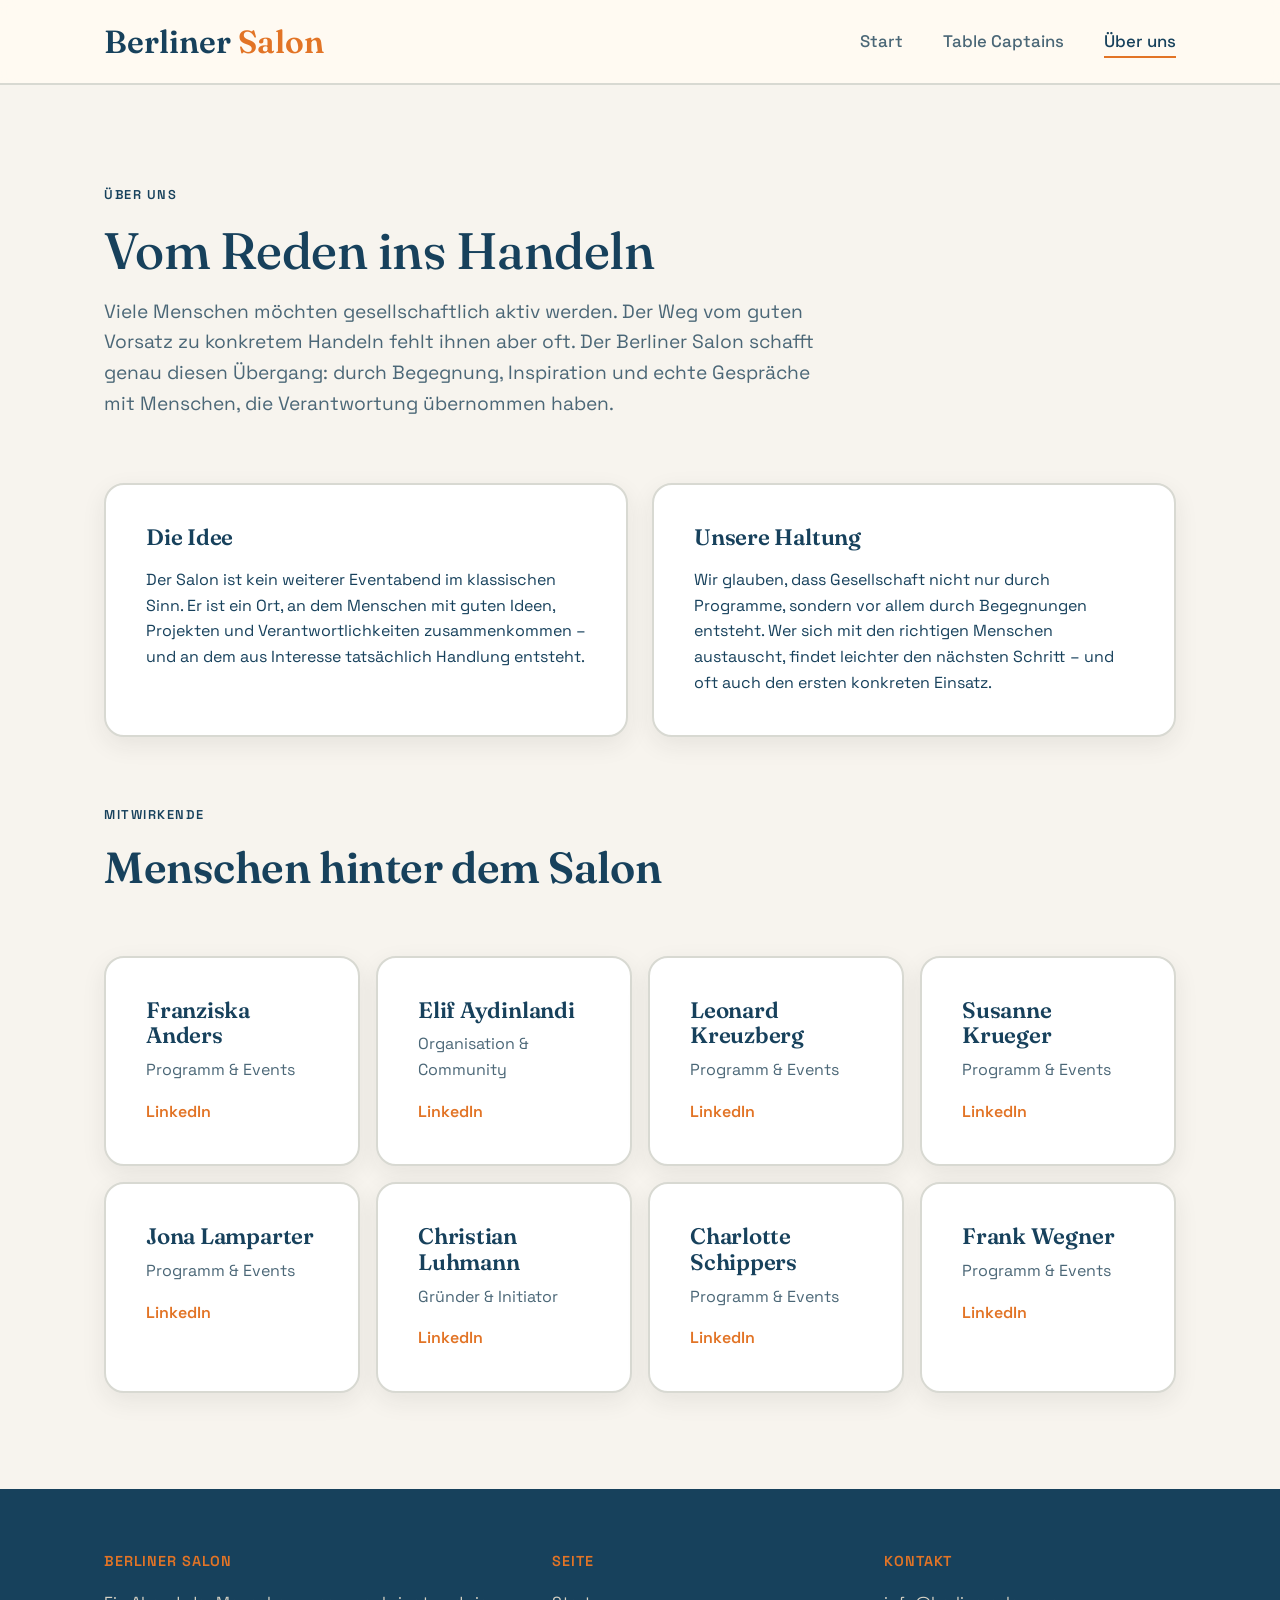
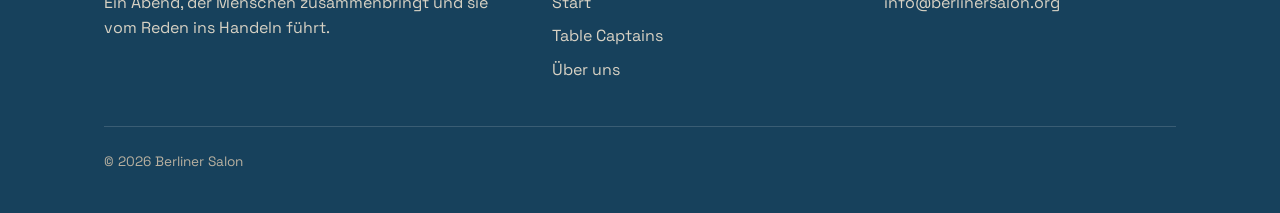
==== about.html @ 0686d5af "updated for one event show" ====
<!DOCTYPE html>
<html lang="de">
<head>
  <meta charset="UTF-8">
  <meta name="viewport" content="width=device-width, initial-scale=1.0">
  <base href="./">
  <title>Über uns — Berliner Salon</title>
  <meta name="description" content="Über den Berliner Salon: Idee, Ziel und die Menschen hinter dem Format.">
  <link rel="preconnect" href="https://fonts.googleapis.com">
  <link href="https://fonts.googleapis.com/css2?family=Fraunces:opsz,wght@9..144,500;9..144,600&family=Space+Grotesk:wght@400;500;600&display=swap" rel="stylesheet">
  <link rel="stylesheet" href="css/style.css">
</head>
<body>
  <header class="site-header">
    <nav class="nav container">
      <a href="index.html" class="nav-logo">Berliner <span>Salon</span></a>
      <button class="nav-toggle" aria-label="Menü öffnen" aria-expanded="false">
        <span></span><span></span><span></span>
      </button>
      <ul class="nav-links">
        <li><a href="index.html">Start</a></li>
        <li><a href="tableCaptains.html">Table Captains</a></li>
        <li><a href="about.html" class="is-active">Über uns</a></li>
      </ul>
    </nav>
  </header>

  <main class="container section">
    <span class="eyebrow">Über uns</span>
    <h1 style="font-size: clamp(2.2rem, 4vw, 3.2rem);">Vom Reden ins Handeln</h1>
    <p class="text-lead" style="margin-top: var(--space-sm);">
      Viele Menschen möchten gesellschaftlich aktiv werden. Der Weg vom guten Vorsatz zu konkretem Handeln fehlt ihnen aber oft. Der Berliner Salon schafft genau diesen Übergang: durch Begegnung, Inspiration und echte Gespräche mit Menschen, die Verantwortung übernommen haben.
    </p>

    <div class="split-cta" style="margin-top: var(--space-xl);">
      <div class="card">
        <h3>Die Idee</h3>
        <p style="margin-top: var(--space-sm);">Der Salon ist kein weiterer Eventabend im klassischen Sinn. Er ist ein Ort, an dem Menschen mit guten Ideen, Projekten und Verantwortlichkeiten zusammenkommen – und an dem aus Interesse tatsächlich Handlung entsteht.</p>
      </div>
      <div class="card">
        <h3>Unsere Haltung</h3>
        <p style="margin-top: var(--space-sm);">Wir glauben, dass Gesellschaft nicht nur durch Programme, sondern vor allem durch Begegnungen entsteht. Wer sich mit den richtigen Menschen austauscht, findet leichter den nächsten Schritt – und oft auch den ersten konkreten Einsatz.</p>
      </div>
    </div>

    <section class="section" style="padding-top: var(--space-xl); padding-bottom: 0;">
      <div class="section-head">
        <span class="eyebrow">Mitwirkende</span>
        <h2>Menschen hinter dem Salon</h2>
      </div>

      <div class="grid grid-4">
        <div class="card">
          <h3>Franziska Anders</h3>
          <p style="color: var(--color-ink-soft); margin-top: var(--space-xs);">Programm & Events</p>
          <a class="text-link" href="https://www.linkedin.com/in/franziskaanders/" target="_blank" rel="noopener noreferrer">LinkedIn</a>
        </div>
        <div class="card">
          <h3>Elif Aydinlandi</h3>
          <p style="color: var(--color-ink-soft); margin-top: var(--space-xs);">Organisation & Community</p>
          <a class="text-link" href="https://www.linkedin.com/in/elifaydinlandi/" target="_blank" rel="noopener noreferrer">LinkedIn</a>
        </div>
        <div class="card">
          <h3>Leonard Kreuzberg</h3>
          <p style="color: var(--color-ink-soft); margin-top: var(--space-xs);">Programm & Events</p>
          <a class="text-link" href="https://www.linkedin.com/in/lkreutzberg/" target="_blank" rel="noopener noreferrer">LinkedIn</a>
        </div>
        <div class="card">
          <h3>Susanne Krueger</h3>
          <p style="color: var(--color-ink-soft); margin-top: var(--space-xs);">Programm & Events</p>
          <a class="text-link" href="" target="_blank" rel="noopener noreferrer">LinkedIn</a>
        </div>
        <div class="card">
          <h3>Jona Lamparter</h3>
          <p style="color: var(--color-ink-soft); margin-top: var(--space-xs);">Programm & Events</p>
          <a class="text-link" href="https://www.linkedin.com/in/jona-lamparter-7945b1278/" target="_blank" rel="noopener noreferrer">LinkedIn</a>
        </div>
         <div class="card">
          <h3>Christian Luhmann</h3>
          <p style="color: var(--color-ink-soft); margin-top: var(--space-xs);">Gründer & Initiator</p>
          <a class="text-link" href="https://www.linkedin.com/in/christian-luhmann/" target="_blank" rel="noopener noreferrer">LinkedIn</a>
        </div>
        <div class="card">
          <h3>Charlotte Schippers</h3>
          <p style="color: var(--color-ink-soft); margin-top: var(--space-xs);">Programm & Events</p>
          <a class="text-link" href="https://www.linkedin.com/in/cfcschippers/" target="_blank" rel="noopener noreferrer">LinkedIn</a>
        </div>
        <div class="card">
          <h3>Frank Wegner</h3>
          <p style="color: var(--color-ink-soft); margin-top: var(--space-xs);">Programm & Events</p>
          <a class="text-link" href="https://www.linkedin.com/in/frank-wegner-a7908b256/" target="_blank" rel="noopener noreferrer">LinkedIn</a>
      </div>
    </section>
  </main>

  <footer class="site-footer">
    <div class="container">
      <div class="footer-grid">
        <div>
          <h4>Berliner Salon</h4>
          <p>Ein Abend, der Menschen zusammenbringt und sie vom Reden ins Handeln führt.</p>
        </div>
        <div>
          <h4>Seite</h4>
          <a href="index.html">Start</a>
          <a href="tableCaptains.html">Table Captains</a>
          <a href="about.html">Über uns</a>
        </div>
        <div>
          <h4>Kontakt</h4>
          <a href="mailto:info@berlinersalon.org">info@berlinersalon.org</a>
        </div>
      </div>
      <div class="footer-bottom">
        <span>© 2026 Berliner Salon</span>
        <!-- <span>Impressum · Datenschutz</span> -->
      </div>
    </div>
  </footer>

  <script src="js/main.js"></script>
</body>
</html>
---- css/style.css ----
/* ==========================================================================
   BERLINER SALON — HAUPT-STYLESHEET
   ==========================================================================
   Diese eine Datei wird von ALLEN Unterseiten eingebunden
   (<link rel="stylesheet" href="css/style.css">).
   So musst du Farben, Schriften oder Abstände nur an EINER Stelle ändern,
   und jede Seite aktualisiert sich automatisch mit.

   Aufbau dieser Datei (mit Strg+F leicht zu finden):
   1. Design-Tokens (Farben, Schriften, Abstände als Variablen)
   2. Reset & Grundeinstellungen
   3. Typografie
   4. Layout-Hilfsklassen (Container, Grid, Abstände)
   5. Navigation (Header)
   6. Buttons
   7. Karten ("Cards") — das wiederkehrende Design-Element der Seite
   8. Hero-Bereich (großer Aufmacher oben auf jeder Seite)
   9. Formulare (z. B. für Spenden/Newsletter)
   10. Footer
   11. Kleine Bausteine (Badges, Zitate, Trenner …)
   12. Responsive / Mobile Anpassungen
   ========================================================================== */


/* --------------------------------------------------------------------------
   1. DESIGN-TOKENS
   Alle Grundfarben und -werte stehen hier als CSS-Variablen (--name).
   Vorteil: Wenn du z. B. den Gelbton ändern willst, reicht EINE Zeile hier,
   statt an 50 Stellen im Code zu suchen.
   -------------------------------------------------------------------------- */
:root {
  --color-bg: #f7f4ee;
  --color-bg-alt: #f3eadb;
  --color-card: #ffffff;
  --color-ink: #17415c;
  --color-ink-soft: #4b6777;
  --color-accent: #e27426;
  --color-accent-soft: #4f929c;
  --color-accent-deep: #3d7a82;
  --color-primary: #e27426;
  --color-primary-deep: #c8611c;
  --color-primary-light: #ebb988;
  --color-secondary: #4f929c;
  --color-secondary-deep: #3d7a82;
  --color-line: #d8d9d2;
  --color-yellow: #e27426;
  --color-yellow-deep: #c8611c;
  --color-petrol: #17415c;
  --color-petrol-deep: #102f45;

  /* Schriften — zwei bewusst unterschiedliche Schriftfamilien:
     Fraunces = Display-Schrift (Serife mit Charakter) für Überschriften,
     Space Grotesk = klare, geometrische Grotesk für Fließtext & UI.
     Beide werden unten in jeder HTML-Datei per Google Fonts geladen. */
  --font-display: 'Fraunces', Georgia, serif;
  --font-body: 'Space Grotesk', 'Helvetica Neue', Arial, sans-serif;

  /* Abstände — einheitliche Skala, damit alles im gleichen Rhythmus steht */
  --space-xs: 0.5rem;
  --space-sm: 1rem;
  --space-md: 1.5rem;
  --space-lg: 2.5rem;
  --space-xl: 4rem;
  --space-2xl: 6rem;

  @media (max-width: 760px) {
    --space-xs: 0.3rem;
    --space-sm: 0.75rem;
    --space-md: 1rem;
    --space-lg: 1.75rem;
    --space-xl: 2rem;
    --space-2xl: 3rem;
  }
  /* Rundungen — "leicht abgerundet, dynamisch" ist der Wunsch-Look.
     Karten bekommen großzügige, aber nicht komplett runde Ecken. */
  --radius-sm: 12px;
  --radius-md: 20px;
  --radius-lg: 28px;
  --radius-pill: 999px; /* für Buttons/Badges → komplett rund an den Enden */

  /* Schatten — dezent, damit Karten leicht "schweben" statt hart zu wirken */
  --shadow-soft: 0 8px 24px rgba(43, 38, 32, 0.08);
  --shadow-hover: 0 14px 32px rgba(43, 38, 32, 0.14);

  /* Breite, auf die der Seiteninhalt zentriert wird */
  --container-width: 1120px;
}


/* --------------------------------------------------------------------------
   2. RESET & GRUNDEINSTELLUNGEN
   Browser haben unterschiedliche Standard-Abstände etc. — das hier
   sorgt für eine einheitliche Basis auf jeder Seite.
   -------------------------------------------------------------------------- */
*,
*::before,
*::after {
  box-sizing: border-box; /* Padding/Rahmen werden in die Breite eingerechnet */
  margin: 0;
  padding: 0;
}

html {
  scroll-behavior: smooth; /* sanftes Scrollen zu Sprungmarken (#anker) */
}

body {
  font-family: var(--font-body);
  background-color: var(--color-bg);
  color: var(--color-ink);
  line-height: 1.6;
  -webkit-font-smoothing: antialiased;
}

img {
  max-width: 100%;
  display: block;
}

a {
  color: inherit;
  text-decoration: none;
}

ul {
  list-style: none;
}

button {
  font-family: inherit;
  cursor: pointer;
}

/* Sichtbarer Fokus-Rahmen für Tastatur-Navigation — wichtig für
   Barrierefreiheit. Ohne das wäre für Tastatur-Nutzer:innen nicht
   erkennbar, welches Element gerade ausgewählt ist. */
a:focus-visible,
button:focus-visible,
input:focus-visible,
textarea:focus-visible {
  outline: 3px solid var(--color-petrol);
  outline-offset: 3px;
}

/* Respektiert die Systemeinstellung "Bewegung reduzieren" */
@media (prefers-reduced-motion: reduce) {
  * {
    animation-duration: 0.01ms !important;
    animation-iteration-count: 1 !important;
    transition-duration: 0.01ms !important;
    scroll-behavior: auto !important;
  }
}


/* --------------------------------------------------------------------------
   3. TYPOGRAFIE
   -------------------------------------------------------------------------- */
h1, h2, h3, h4 {
  font-family: var(--font-display);
  font-weight: 600;
  line-height: 1.15;
  letter-spacing: -0.01em;
}

h1 {
  font-size: clamp(2.6rem, 5vw, 4.2rem); /* passt sich der Bildschirmgröße an */
  font-weight: 500;
}

h2 {
  font-size: clamp(2rem, 3.4vw, 2.8rem);
}

h3 {
  font-size: 1.4rem;
}

p {
  color: var(--color-ink);
}

.text-lead {
  /* größerer, ruhiger Einleitungstext unter einer Überschrift */
  font-size: 1.2rem;
  color: var(--color-ink-soft);
  max-width: 60ch; /* Zeilenlänge begrenzen = leichter lesbar */
}

.eyebrow {
  /* kleines Label über einer Überschrift, z. B. "SPENDEN" */
  display: inline-block;
  font-family: var(--font-body);
  font-size: 0.8rem;
  font-weight: 600;
  letter-spacing: 0.12em;
  text-transform: uppercase;
  color: var(--color-petrol);
  margin-bottom: var(--space-sm);
}

.eyebrow .salon-word,
.nav-logo span {
  color: var(--color-accent);
}


/* --------------------------------------------------------------------------
   4. LAYOUT-HILFSKLASSEN
   -------------------------------------------------------------------------- */
.container {
  /* zentriert den Inhalt und begrenzt die Breite auf großen Bildschirmen */
  width: 100%;
  max-width: var(--container-width);
  margin-inline: auto;
  padding-inline: var(--space-md);
}

.section {
  padding-block: var(--space-2xl);
}

.section-alt {
  /* Abschnitt mit leicht abweichendem Hintergrund, um Bereiche
     der Seite optisch voneinander zu trennen */
  background-color: var(--color-bg-alt);
}

.section-head {
  max-width: 640px;
  margin-bottom: var(--space-xl);
}

.section-head.center {
  margin-inline: auto;
  text-align: center;
}

.info-pills {
  display: flex;
  flex-wrap: wrap;
  gap: 0.65rem;
  margin-top: 1.5rem;
}

.info-pills span {
  display: inline-flex;
  align-items: center;
  padding: 0.45rem 0.8rem;
  border-radius: var(--radius-pill);
  background: rgba(23, 65, 92, 0.08);
  border: 1px solid var(--color-line);
  color: var(--color-ink);
  font-size: 0.82rem;
  font-weight: 600;
}

/*
.hero-collage {
  display: grid;
  grid-template-columns: 1.5fr 1.6fr 1.2fr;
  grid-template-rows: minmax(180px, 1fr) minmax(150px, 1fr);
  gap: 0.9rem;
  align-self: stretch;
  padding: 0.5rem 0;
  min-height: 430px;
}

.hero-collage img {
  display: block;
  width: 100%;
  height: 100%;
  object-fit: cover;
  border-radius: 26px;
  border: 2px solid var(--color-line);
  box-shadow: var(--shadow-soft);
}

.hero-collage .collage-square {
  grid-column: 1;
  grid-row: 1 / span 2;
  aspect-ratio: 1 / 1;
}

.hero-collage .collage-landscape {
  aspect-ratio: 16 / 9;
}

.hero-collage .collage-landscape-1 {
  grid-column: 2;
  grid-row: 1;
}

.hero-collage .collage-landscape-2 {
  grid-column: 1;
  grid-row: 2;
  aspect-ratio: 4 / 3;
}

.hero-collage .collage-landscape-3 {
  grid-column: 2;
  grid-row: 2;
  aspect-ratio: 4 / 3;
}

.hero-collage .collage-portrait {
  grid-column: 3;
  grid-row: 2 / span 2;
  aspect-ratio: 3 / 5;
} 
*/

/* --------------------------------------------------------------------------
   GALERIE — Justified Rows
   Organische Bildergalerie mit gemischten Formaten (Hoch-, Quer- und
   Quadratformat). Jedes Bild behält sein natürliches Seitenverhältnis;
   die Zeilenhöhe ist fix, die Breite wird automatisch berechnet
   (kein manuelles Grid-Placement wie bei .hero-collage nötig).
   -------------------------------------------------------------------------- */
.gallery-justified {
  display: flex;
  flex-wrap: wrap;
  gap: 0.5rem;
  justify-content: center;
}

.gallery-justified img {
  height: 220px;
  width: auto;
  flex-grow: 0;
  flex-shrink: 0;
  object-fit: cover;
  border-radius: 22px;
  border: 2px solid var(--color-primary-light);
  box-shadow: var(--shadow-soft);
  transition: transform 220ms ease, box-shadow 220ms ease;
}

.gallery-justified .row-two{
  height: 140px;
  /* width: auto;
  flex-grow: 0.0;
  flex-shrink: 0;
  object-fit: cover;
  border-radius: 22px;
  border: 2px solid var(--color-primary);
  box-shadow: var(--shadow-soft);
  transition: transform 220ms ease, box-shadow 220ms ease; */
}

.gallery-justified img:hover {
  transform: translateY(-3px);
  box-shadow: var(--shadow-hover);
}

@media (max-width: 760px) {
  .gallery-justified img {
    height: 140px;
  }
}

.event-note {
  margin-top: 1.25rem;
  max-width: 42ch;
  color: var(--color-ink-soft);
  font-size: 0.95rem;
}

.split-cta {
  display: grid;
  grid-template-columns: repeat(2, minmax(0, 1fr));
  gap: var(--space-md);
}

.help-grid {
  display: grid;
  grid-template-columns: repeat(3, minmax(0, 1fr));
  gap: var(--space-md);
}

.help-card {
  min-height: 100%;
}

.text-link {
  display: inline-flex;
  margin-top: var(--space-sm);
  font-weight: 600;
  color: var(--color-primary);
}

.inline-link {
  display: inline-flex;
  font-weight: 600;
  color: var(--color-primary);
}

.sponsor-showcase {
  display: grid;
  grid-template-columns: minmax(0, 0.9fr) minmax(0, 1.1fr);
  gap: var(--space-lg);
  align-items: center;
}

.sponsor-intro {
  background: var(--color-card);
}

.sponsor-card {
  background: var(--color-card);
  border: 1px solid var(--color-line);
  border-radius: var(--radius-md);
  box-shadow: var(--shadow-soft);
  min-height: 100%;
}

.sponsor-card-inner {
  display: flex;
  flex-direction: column;
  justify-content: center;
  gap: 0.9rem;
  height: 100%;
  padding: var(--space-lg);
}

.sponsor-card-inner img {
  max-height: 68px;
  width: auto;
  object-fit: contain;
  margin-inline: auto;
}

.sponsor-card-inner p {
  color: var(--color-ink-soft);
  font-size: 0.92rem;
  line-height: 1.6;
}

.running-dinner-box {
  display: grid;
  grid-template-columns: 1.25fr 0.75fr;
  gap: var(--space-xl);
  align-items: center;
  background: rgba(255,255,255,0.35);
  border: 1px solid var(--color-line);
  border-radius: var(--radius-lg);
  padding: var(--space-xl);
}

@media (max-width: 720px) {
  .running-dinner-box {
    grid-template-columns: 1fr;
  }
}

.running-dinner-copy {
  display: grid;
  gap: 1rem;
}

.running-dinner-copy p {
  color: var(--color-ink-soft);
}

.running-dinner-gallery {
  display: grid;
  grid-template-rows: 1fr 1fr;
  gap: 1rem;
}

.running-dinner-gallery img {
  width: 100%;
  min-height: 220px;
  object-fit: cover;
  border-radius: 22px;
  border: 2px solid var(--color-line);
  box-shadow: var(--shadow-soft);
}

.group-block {
  margin-bottom: var(--space-xl);
}

.group-header {
  margin-bottom: var(--space-lg);
  padding-bottom: 0.7rem;
  border-bottom: 1px solid var(--color-line);
}

.section-divider {
  height: 1px;
  background: linear-gradient(90deg, transparent, var(--color-line), transparent);
  margin: var(--space-xl) 0;
}

.empty-state {
  text-align: center;
  color: var(--color-ink-soft);
}

/* Einfaches, responsives Karten-Raster.
   auto-fit + minmax = die Spaltenzahl passt sich automatisch der
   verfügbaren Breite an, ganz ohne Media Queries. */
.grid {
  display: grid;
  gap: var(--space-md);
  grid-template-columns: repeat(auto-fit, minmax(280px, 1fr));
}

.grid-2 {
  grid-template-columns: repeat(2, minmax(0, 1fr));
}

.grid-3 {
  grid-template-columns: repeat(3, 1fr);
}

.grid-4 {
  grid-template-columns: repeat(4, 1fr);
  gap: var(--space-sm);
}

@media (max-width: 900px) {
  .grid-2,
  .grid-3,
  .grid-4,
  .help-grid,
  .split-cta,
  .sponsor-showcase {
    grid-template-columns: repeat(auto-fit, minmax(240px, 1fr));
  }
}

@media (max-width: 720px) {
  .grid-2 ,
  .split-cta {
    grid-template-columns: 1fr;
  }

  .grid-4 {
    grid-template-columns: repeat(2, 1fr);
  }

  .hero-collage {
    position: relative;
    display: block;
    min-height: 420px;
    padding: 0;
  }

  .hero-collage img {
    position: absolute;
    inset: 0;
    width: 100%;
    height: 100%;
    opacity: 0;
    animation: hero-fade 20s infinite;
    object-fit: cover;
  }

  .hero-collage .collage-square,
  .hero-collage .collage-landscape,
  .hero-collage .collage-portrait {
    grid-column: auto;
    grid-row: auto;
    aspect-ratio: 4 / 5;
  }

  .hero-collage img:nth-child(1) { animation-delay: 0s; }
  .hero-collage img:nth-child(2) { animation-delay: 4s; }
  .hero-collage img:nth-child(3) { animation-delay: 8s; }
  .hero-collage img:nth-child(4) { animation-delay: 12s; }
  .hero-collage img:nth-child(5) { animation-delay: 16s; }
}

@keyframes hero-fade {
  0%, 18% {
    opacity: 1;
  }
  20%, 100% {
    opacity: 0;
  }
}


/* --------------------------------------------------------------------------
   5. NAVIGATION (HEADER)
   Erscheint oben auf jeder Seite. Der aktuelle Menüpunkt bekommt die
   Klasse "is-active" (siehe HTML), damit Besucher:innen sehen, wo sie sind.
   -------------------------------------------------------------------------- */
.site-header {
  position: sticky;
  top: 0;
  z-index: 100;
  background-color: rgba(255, 251, 242, 0.9); /*var(--color-line); */
  backdrop-filter: blur(8px); /* leichter Weichzeichner-Effekt beim Scrollen */
  border-bottom: 2px solid var(--color-line);
}

.nav {
  display: flex;
  align-items: center;
  justify-content: space-between;
  padding-block: var(--space-sm);
}

.nav-logo {
  font-family: var(--font-display);
  font-size: 2rem;
  font-weight: 600;
}

.nav-logo span {
  color: var(--color-accent);
}

.nav-links {
  display: flex;
  align-items: center;
  gap: var(--space-lg);
}

.nav-links a {
  font-size: 1.05rem;
  font-weight: 500;
  color: var(--color-ink-soft);
  padding-block: 4px;
  border-bottom: 2px solid transparent;
  transition: color 0.2s ease, border-color 0.2s ease;
}

.nav-links a:hover {
  color: var(--color-ink);
}

.nav-links a.is-active {
  color: var(--color-ink);
  border-bottom-color: var(--color-yellow);
}

/* Mobiles Hamburger-Menü — standardmäßig versteckt, erscheint erst
   auf schmalen Bildschirmen (siehe Punkt 12, Responsive) */
.nav-toggle {
  display: none;
  background: none;
  border: none;
  flex-direction: column;
  gap: 5px;
}

.nav-toggle span {
  width: 24px;
  height: 2px;
  background-color: var(--color-ink);
}


/* --------------------------------------------------------------------------
   6. BUTTONS
   Zwei Varianten: "primary" (kräftiges Gelb, für Haupt-Aktionen wie
   "Jetzt spenden") und "ghost" (dezent, für Zweit-Aktionen).
   Komplett rund ("pill"), wie im Design-Wunsch gefordert.
   -------------------------------------------------------------------------- */
.btn {
  display: inline-flex;
  align-items: center;
  gap: 0.5rem;
  padding: 0.85rem 1.7rem;
  border-radius: var(--radius-pill);
  font-weight: 600;
  font-size: 0.95rem;
  border: 2px solid transparent;
  transition: transform 0.15s ease, box-shadow 0.15s ease, background-color 0.15s ease;
}

.btn:hover {
  transform: translateY(-2px); /* kleiner "Anheben"-Effekt beim Hover */
}

.btn-primary {
  background-color: var(--color-yellow);
  color: #fff;
  box-shadow: var(--shadow-soft);
}

.btn-primary:hover {
  background-color: var(--color-yellow-deep);
  box-shadow: var(--shadow-hover);
}

.btn-secondary {
  gap: 0.5rem;
  padding: 0.85rem 1.7rem;
  border-radius: var(--radius-pill);
  font-weight: 600;
  font-size: 0.95rem;
  background-color: var(--color-petrol);
  color: var(--color-ink-);
  box-shadow: var(--shadow-soft);
}

.btn-secondary:hover {
  gap: 0.5rem;
  padding: 0.85rem 1.7rem;
  border-radius: var(--radius-pill);
  font-weight: 600;
  font-size: 0.95rem;
  background-color: var(--color-petrol-deep);
}

.btn-outline {
  background-color: transparent;
  border-color: var(--color-ink);
  color: var(--color-ink);
}

.btn-outline:hover {
  background-color: var(--color-ink);
  color: var(--color-bg);
}

.btn-petrol {
  background-color: var(--color-petrol);
  color: #fff;
  box-shadow: var(--shadow-soft);
}

.btn-petrol:hover {
  background-color: var(--color-petrol-deep);
  box-shadow: var(--shadow-hover);
}


/* --------------------------------------------------------------------------
   7. KARTEN ("CARDS")
   Das zentrale, wiederkehrende Gestaltungselement der Seite.
   Jede Karte ist leicht abgerundet und wirft einen weichen Schatten.
   Ein Teil der Karten ist minimal gedreht (rotate), damit die Reihe
   nicht wie ein starres Raster wirkt, sondern wie lose um einen Tisch
   verteilte Plätze — passend zum Namen "Salon" / "Table Captains".
   -------------------------------------------------------------------------- */
.card {
  background-color: var(--color-card);
  border-radius: var(--radius-md);
  padding: var(--space-lg);
  box-shadow: var(--shadow-soft);
  border: 2px solid var(--color-line);
  transition: transform 0.25s ease, box-shadow 0.25s ease;
}

.card:hover {
  transform: translateY(-6px) scale(1.02);
  box-shadow: var(--shadow-hover);
  z-index: 2;
}

/* Karten bekommen beim Hover mehr Fokus statt einer Rotation. */
/* @media (min-width: 700px) {
  .card--tilt-left,
  .card--tilt-right {
    transform: translateY(0) scale(1);
  }

  .card--tilt-left:hover,
  .card--tilt-right:hover {
    transform: translateY(-6px) scale(1.02);
    box-shadow: var(--shadow-hover);
    z-index: 2;
  }
} */

/* Portrait-Karte für "Table Captains" (Table Captains) */
.person-card {
  text-align: center;
}

.person-avatar {
  width: 180px;
  height: 180px;
  margin: 0 auto var(--space-sm);
  border-radius: 50%;
  padding: 3px;
  box-sizing: border-box;
  display: flex;
  align-items: center;
  justify-content: center;
  overflow: hidden;
  border: 1px solid rgba(0, 0, 0, 0.08);
  font-family: var(--font-display);
  font-size: 1.6rem;
  font-weight: 600;
  color: var(--color-ink);
}

.person-avatar img {
  width: 100%;
  height: 100%;
  object-fit: cover;
  object-position: center;
  border-radius: 50%;
  display: block;
}

.event-portrait {
  margin-bottom: var(--space-md);
  border-radius: 18px;
  overflow: hidden;
  border: 2px solid var(--color-line);
  box-shadow: var(--shadow-soft);
  background-color: var(--color-bg-alt);
  aspect-ratio: 1 / 1;
}

.event-portrait img {
  display: block;
  width: 100%;
  height: 100%;
  object-fit: cover;
  object-position: center;
}

.candidate-layout {
  display: grid;
  grid-template-columns: minmax(280px, 360px) 1fr;
  gap: var(--space-lg);
  align-items: start;
}

.candidate-left-stack {
  display: flex;
  flex-direction: column;
  gap: var(--space-lg);
}

.candidate-sidebar {
  background-color: var(--color-card);
  border: 2px solid var(--color-line);
  border-radius: var(--radius-lg);
  padding: var(--space-lg);
  box-shadow: var(--shadow-soft);
}

.candidate-photo {
  width: 100%;
  aspect-ratio: 1 / 1;
  object-fit: cover;
  border-radius: 50%;
  margin-bottom: var(--space-md);
  border: 4px solid var(--color-primary-light);
}

.candidate-meta {
  display: grid;
  gap: var(--space-sm);
}

.candidate-meta .meta-item {
  padding-bottom: var(--space-sm);
  border-bottom: 1px solid var(--color-line);
}

.candidate-meta .meta-label {
  display: block;
  font-size: 0.8rem;
  font-weight: 700;
  letter-spacing: 0.08em;
  text-transform: uppercase;
  color: var(--color-petrol);
  margin-bottom: 0.25rem;
}

.candidate-content {
  background-color: var(--color-card);
  border: 2px solid var(--color-line);
  border-radius: var(--radius-lg);
  padding: var(--space-xl);
  box-shadow: var(--shadow-soft);
}

.candidate-content .full-text {
  font-size: 1.05rem;
  color: var(--color-ink-soft);
  max-width: 70ch;
}

.candidate-links {
  display: flex;
  flex-wrap: wrap;
  gap: var(--space-sm);
  margin-top: var(--space-md);
}

.candidate-links a {
  display: inline-flex;
  align-items: center;
  gap: 0.35rem;
  padding: 0.7rem 1rem;
  border-radius: var(--radius-pill);
  background-color: var(--color-bg-alt);
  color: var(--color-petrol);
  font-weight: 600;
}

/* Icon sizing: constrain SVGs to 1.5em of the surrounding text height
   Use inline-flex containers so percentage-like sizing works reliably across elements. */
.icon {
  display: inline-block;
  height: 1.5em; /* 1.5em of the current font-size */
  width: auto;
  vertical-align: middle;
}

/* Ensure tags with icons align nicely and the icon doesn't force line-height.
   Tag links and portrait links size to their text content dynamically. */
.tags .tag {
  display: inline-flex;
  align-items: center;
  gap: 0.4rem;
}

.candidate-links a {
  /* allow link width to match its text content and keep icon aligned */
  padding: 0.45rem 0.75rem;
  flex: 0 0 auto;
}

@media (max-width: 800px) {
  .candidate-layout {
    grid-template-columns: 1fr;
  }
}

.person-table {
  /* zeigt die Tischnummer — trägt eine echte Information (welcher
     Tisch beim Event), deshalb sinnvoll als kleines Label */
  display: inline-block;
  margin-top: var(--space-xs);
  font-size: 0.8rem;
  font-weight: 600;
  color: var(--color-petrol);
  background-color: var(--color-bg-alt);
  padding: 4px 12px;
  border-radius: var(--radius-pill);
}

/* Event-Karte für den Eventkalender */
.event-card {
  display: flex;
  gap: var(--space-md);
  align-items: flex-start;
}

.detail-list {
  display: grid;
  gap: var(--space-md);
}

.detail-card {
  background-color: var(--color-bg-alt);
  border: 1px solid var(--color-line);
  border-radius: var(--radius-md);
  padding: var(--space-md);
}

.detail-card h3 {
  margin-bottom: 0.35rem;
  font-size: 1.1rem;
}

.sponsor-section {
  margin-top: var(--space-lg);
  width: 100%;
  background-color: var(--color-card);
  border: 2px solid var(--color-line);
  border-radius: var(--radius-lg);
  padding: var(--space-lg);
  box-shadow: var(--shadow-soft);
}

.sponsor-grid {
  display: grid;
  /* align-items: center; */
  grid-template-columns: repeat(2, minmax(0, 1fr));
  gap: var(--space-md);
  margin-top: var(--space-sm);
}

.sponsor-card {
  display: flex;
  align-items: center;
  justify-content: center;
  /*min-height: 88px;*/
  padding: var(--space-sm);
  border: 1px solid var(--color-line);
  border-radius: var(--radius-md);
  background: var(--color-bg);
  box-shadow: var(--shadow-soft);
  transition: transform 180ms ease, box-shadow 180ms ease;
}

.sponsor-card:hover {
  transform: translateY(-2px);
  box-shadow: var(--shadow-hover);
}

.sponsor-card img {
  display: block;
  max-width: 65%;
  max-height: 56px;
  width: auto;
  height: auto;
  object-fit: contain;
}

@media (max-width: 720px) {
  .sponsor-grid {
    grid-template-columns: 1fr;
  }
}

.event-date {
  flex-shrink: 0;
  width: 68px;
  text-align: center;
  background-color: var(--color-yellow);
  border-radius: var(--radius-sm);
  padding: var(--space-xs) 0;
}

.event-date .day {
  display: block;
  font-family: var(--font-display);
  font-size: 1.6rem;
  font-weight: 600;
  line-height: 1;
}

.event-date .month {
  display: block;
  font-size: 0.75rem;
  text-transform: uppercase;
  letter-spacing: 0.05em;
}

/* Spenden-Karte (z. B. "10 €", "25 €" Auswahl-Buttons) */
.donation-amounts {
  display: flex;
  flex-wrap: wrap;
  gap: var(--space-sm);
  margin-block: var(--space-md);
}

.donation-amount {
  padding: 0.9rem 1.4rem;
  border-radius: var(--radius-sm);
  border: 2px solid var(--color-line);
  font-weight: 600;
  background-color: var(--color-card);
  transition: border-color 0.2s ease, background-color 0.2s ease;
}

.donation-amount:hover,
.donation-amount.is-selected {
  border-color: var(--color-yellow);
  background-color: var(--color-bg-alt);
}


/* --------------------------------------------------------------------------
   8. HERO-BEREICH
   Der große Aufmacher-Block ganz oben auf jeder Seite.
   -------------------------------------------------------------------------- */
.hero {
  padding-block: var(--space-2xl) var(--space-xl);
  position: relative;
  overflow: hidden;
}

.hero-grid {
  display: grid;
  grid-template-columns: 0.9fr 1.1fr;
  gap: var(--space-xl);
  align-items: center;
}

@media (max-width: 800px) {
  .hero-grid {
    grid-template-columns: 1fr;
  }
}

.hero-actions {
  display: flex;
  flex-wrap: wrap;
  gap: var(--space-sm);
  margin-top: var(--space-lg);
}

/* Das "Tischdeko"-Signature-Element: konzentrische Kreise, angelehnt an
   ein von oben fotografiertes Tischgedeck — passend zum Salon-Thema.
   Wird als reines SVG direkt im HTML eingebettet (siehe Seiten). */
.hero-motif {
  display: flex;
  align-items: center;
  justify-content: center;
}

.hero-motif svg {
  width: 100%;
  max-width: 380px;
  height: auto;
}


/* --------------------------------------------------------------------------
   9. FORMULARE
   Für z. B. das Spenden-Formular oder die Newsletter-Anmeldung.
   -------------------------------------------------------------------------- */
.form {
  display: flex;
  flex-direction: column;
  gap: var(--space-sm);
  max-width: 460px;
}

.form label {
  font-size: 0.9rem;
  font-weight: 600;
}

.form input,
.form select,
.form textarea {
  font-family: inherit;
  font-size: 1rem;
  padding: 0.8rem 1rem;
  border-radius: var(--radius-sm);
  border: 2px solid var(--color-line);
  background-color: var(--color-card);
}

.form input:focus,
.form select:focus,
.form textarea:focus {
  border-color: var(--color-petrol);
  outline: none;
}

.form-row {
  display: flex;
  gap: var(--space-sm);
}

.form-row > * {
  flex: 1;
}


/* --------------------------------------------------------------------------
   10. FOOTER
   -------------------------------------------------------------------------- */
.site-footer {
  background-color: var(--color-ink);
  color: var(--color-bg);
  padding-block: var(--space-xl) var(--space-lg);
  /* margin-top: var(--space-2xl); */
}

.footer-grid {
  display: grid;
  grid-template-columns: 1.4fr 1fr 1fr;
  gap: var(--space-lg);
  margin-bottom: var(--space-lg);
}

@media (max-width: 700px) {
  .footer-grid {
    grid-template-columns: 1fr;
  }
}

.footer-grid h4 {
  font-family: var(--font-body);
  font-size: 0.9rem;
  color: var(--color-yellow);
  margin-bottom: var(--space-sm);
  text-transform: uppercase;
  letter-spacing: 0.06em;
}

.footer-grid a {
  display: block;
  color: #D8D2C4;
  padding-block: 4px;
  transition: color 0.2s ease;
}

.footer-grid a:hover {
  color: var(--color-yellow);
}

.footer-grid p {
  display: block;
  color: #D8D2C4;
  padding-block: 4px;
  transition: color 0.2s ease;
}

.footer-bottom {
  border-top: 1px solid rgba(255, 255, 255, 0.15);
  padding-top: var(--space-md);
  font-size: 0.85rem;
  color: #B8B0A0;
  display: flex;
  justify-content: space-between;
  flex-wrap: wrap;
  gap: var(--space-sm);
}


/* --------------------------------------------------------------------------
   11. KLEINE BAUSTEINE
   -------------------------------------------------------------------------- */

/* Badge = kleines rundes Etikett, z. B. Kategorie eines Events */
.badge {
  display: inline-block;
  font-size: 0.75rem;
  font-weight: 600;
  padding: 4px 12px;
  border-radius: var(--radius-pill);
  background-color: var(--color-bg-alt);
  color: var(--color-petrol);
}

/* Zitat, z. B. Erfahrungsbericht auf der Community-Seite */
.quote {
  font-family: var(--font-display);
  font-size: 1.3rem;
  font-style: italic;
  border-left: 4px solid var(--color-yellow);
  padding-left: var(--space-md);
  margin-block: var(--space-md);
}

/* Statistik-Block, z. B. "1.240 Ehrenamtliche" auf der Startseite */
.stat {
  text-align: center;
}

.stat .stat-number {
  display: block;
  font-family: var(--font-display);
  font-size: 2.6rem;
  font-weight: 600;
  color: var(--color-petrol);
}

.stat .stat-label {
  font-size: 0.9rem;
  color: var(--color-ink-soft);
}

/* Fortschrittsbalken für Spendenziele */
.progress-bar {
  width: 100%;
  height: 10px;
  background-color: var(--color-bg-alt);
  border-radius: var(--radius-pill);
  overflow: hidden;
  margin-block: var(--space-xs);
}

.progress-bar-fill {
  height: 100%;
  background-color: var(--color-yellow);
  border-radius: var(--radius-pill);
}


/* --------------------------------------------------------------------------
   12. RESPONSIVE / MOBILE ANPASSUNGEN
   Alles unterhalb von 760px Breite (typisches Smartphone-Format).
   -------------------------------------------------------------------------- */
@media (max-width: 760px) {
  .nav-links {
    position: absolute;
    top: 100%;
    left: 0;
    right: 0;
    background-color: var(--color-bg);
    flex-direction: column;
    align-items: flex-start;
    gap: 0;
    padding: var(--space-sm) var(--space-md) 0;
    border-top: 2px solid var(--color-line);
    border-bottom: 2px solid var(--color-line);
    display: none; /* wird per JavaScript ein-/ausgeblendet, siehe main.js */
  }

  .nav-links.is-open {
    display: flex;
  }

  .nav-links a {
    display: block;
    width: 100%;
    font-size: 1.4rem;
    padding: 0.8rem 0 0.35rem;
    color: var(--color-ink-soft);
    transition: color 0.2s ease;
  }

  .nav-links li {
    width: 100%;
    border-bottom: 2px solid var(--color-line);
  }

  .nav-links li:last-child {
    border-bottom: none;
  }

  .nav-links a.is-active {
    color: var(--color-ink);
    font-weight: 700;
    border-bottom: 2px solid var(--color-yellow);
    /* padding-bottom: 0.25rem; */
  }

  .nav-toggle {
    display: flex; /* Hamburger-Icon nur mobil sichtbar */
  }

  .event-card {
    flex-direction: column;
  }
}
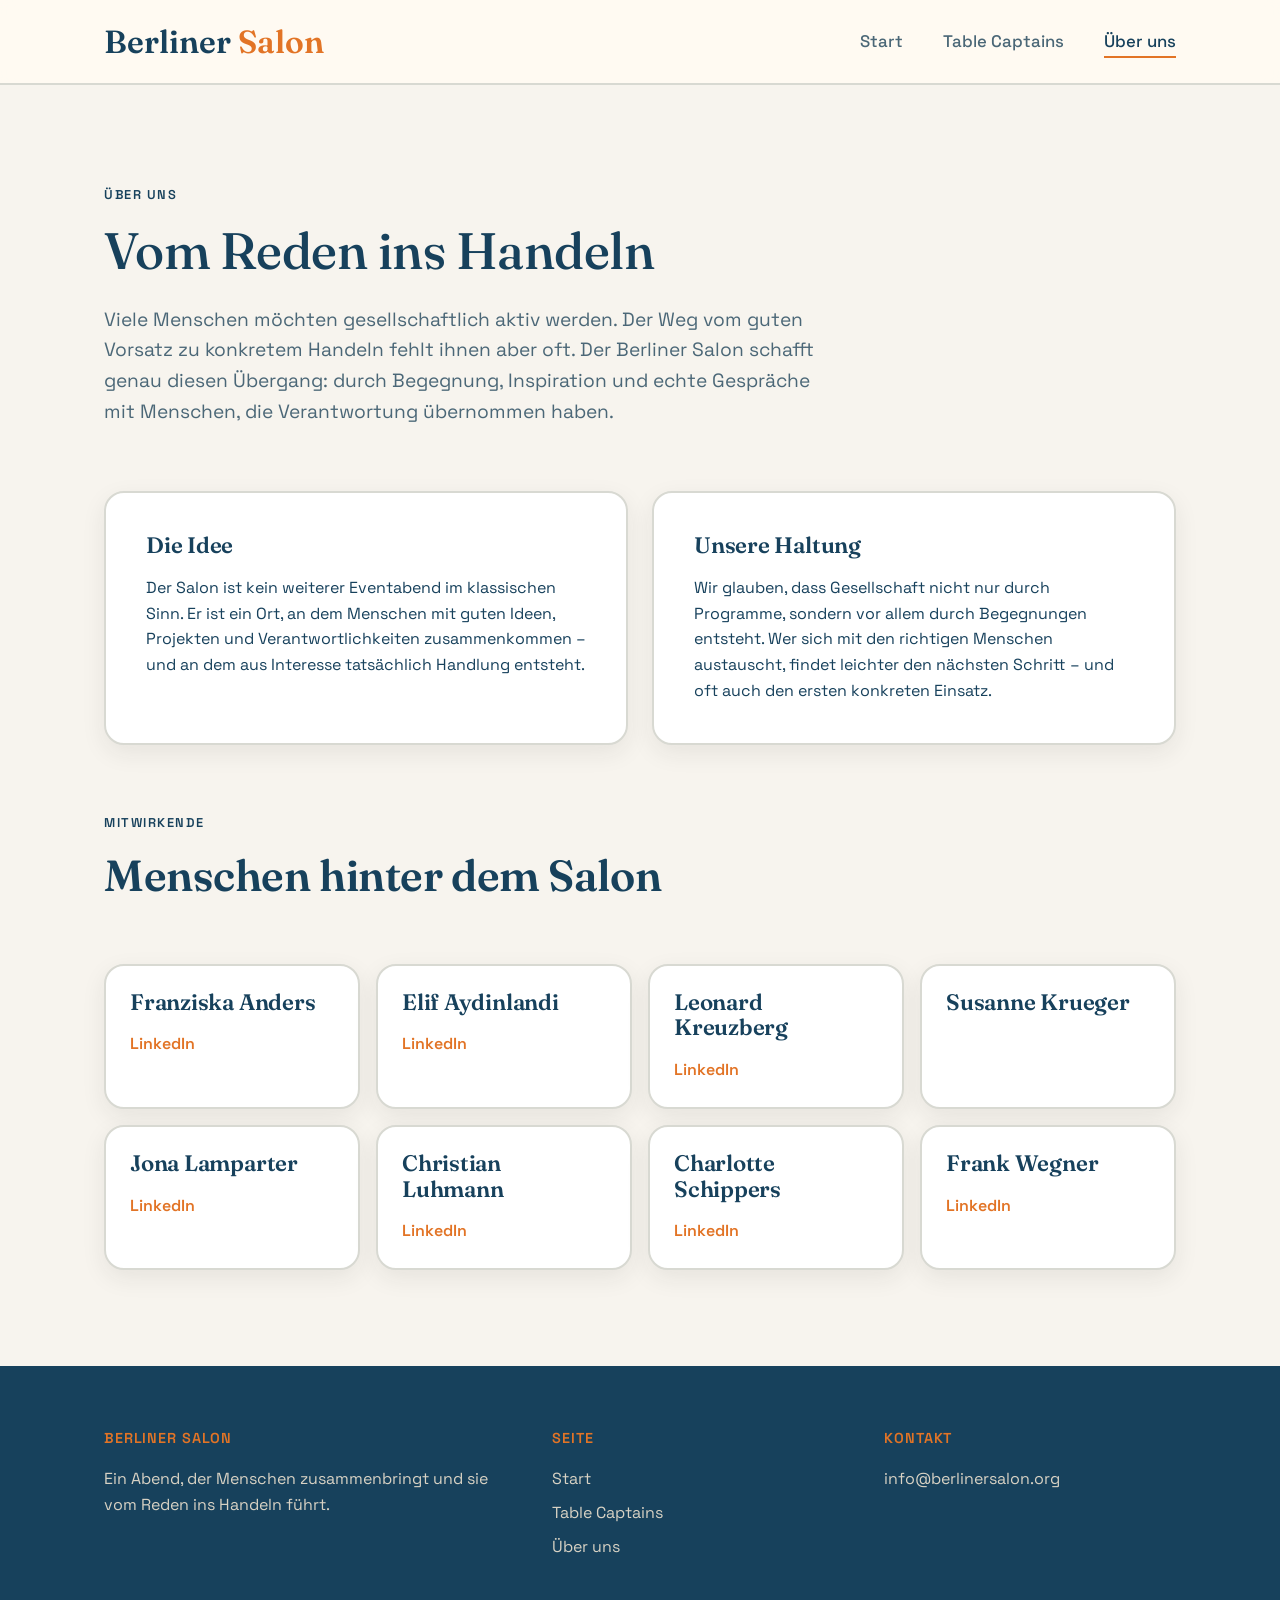
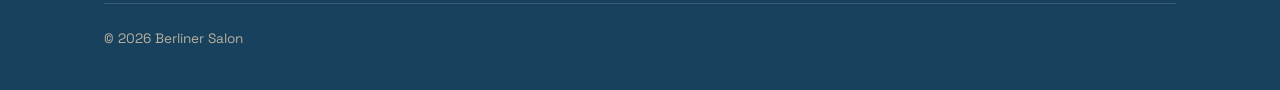
==== commit 5632f450: "reduce margins in about person cards" ====
--- a/about.html
+++ b/about.html
@@ -50,45 +50,37 @@
       </div>
 
       <div class="grid grid-4">
-        <div class="card">
+        <div class="card about-person-card">
           <h3>Franziska Anders</h3>
-          <p style="color: var(--color-ink-soft); margin-top: var(--space-xs);">Programm & Events</p>
-          <a class="text-link" href="https://www.linkedin.com/in/franziskaanders/" target="_blank" rel="noopener noreferrer">LinkedIn</a>
+          <a class="inline-link" href="https://www.linkedin.com/in/franziskaanders/" target="_blank" rel="noopener noreferrer">LinkedIn</a>
         </div>
-        <div class="card">
+        <div class="card about-person-card">
           <h3>Elif Aydinlandi</h3>
-          <p style="color: var(--color-ink-soft); margin-top: var(--space-xs);">Organisation & Community</p>
-          <a class="text-link" href="https://www.linkedin.com/in/elifaydinlandi/" target="_blank" rel="noopener noreferrer">LinkedIn</a>
+          <a class="inline-link" href="https://www.linkedin.com/in/elifaydinlandi/" target="_blank" rel="noopener noreferrer">LinkedIn</a>
         </div>
-        <div class="card">
+        <div class="card about-person-card">
           <h3>Leonard Kreuzberg</h3>
-          <p style="color: var(--color-ink-soft); margin-top: var(--space-xs);">Programm & Events</p>
-          <a class="text-link" href="https://www.linkedin.com/in/lkreutzberg/" target="_blank" rel="noopener noreferrer">LinkedIn</a>
+          <a class="inline-link" href="https://www.linkedin.com/in/lkreutzberg/" target="_blank" rel="noopener noreferrer">LinkedIn</a>
         </div>
-        <div class="card">
+        <div class="card about-person-card">
           <h3>Susanne Krueger</h3>
-          <p style="color: var(--color-ink-soft); margin-top: var(--space-xs);">Programm & Events</p>
-          <a class="text-link" href="" target="_blank" rel="noopener noreferrer">LinkedIn</a>
+          <!-- <a class="text-link" href="" target="_blank" rel="noopener noreferrer">LinkedIn</a> -->
         </div>
-        <div class="card">
+        <div class="card about-person-card">
           <h3>Jona Lamparter</h3>
-          <p style="color: var(--color-ink-soft); margin-top: var(--space-xs);">Programm & Events</p>
-          <a class="text-link" href="https://www.linkedin.com/in/jona-lamparter-7945b1278/" target="_blank" rel="noopener noreferrer">LinkedIn</a>
+          <a class="inline-link" href="https://www.linkedin.com/in/jona-lamparter-7945b1278/" target="_blank" rel="noopener noreferrer">LinkedIn</a>
         </div>
-         <div class="card">
+         <div class="card about-person-card">
           <h3>Christian Luhmann</h3>
-          <p style="color: var(--color-ink-soft); margin-top: var(--space-xs);">Gründer & Initiator</p>
-          <a class="text-link" href="https://www.linkedin.com/in/christian-luhmann/" target="_blank" rel="noopener noreferrer">LinkedIn</a>
+          <a class="inline-link" href="https://www.linkedin.com/in/christian-luhmann/" target="_blank" rel="noopener noreferrer">LinkedIn</a>
         </div>
-        <div class="card">
+        <div class="card about-person-card">
           <h3>Charlotte Schippers</h3>
-          <p style="color: var(--color-ink-soft); margin-top: var(--space-xs);">Programm & Events</p>
-          <a class="text-link" href="https://www.linkedin.com/in/cfcschippers/" target="_blank" rel="noopener noreferrer">LinkedIn</a>
+          <a class="inline-link" href="https://www.linkedin.com/in/cfcschippers/" target="_blank" rel="noopener noreferrer">LinkedIn</a>
         </div>
-        <div class="card">
+        <div class="card about-person-card">
           <h3>Frank Wegner</h3>
-          <p style="color: var(--color-ink-soft); margin-top: var(--space-xs);">Programm & Events</p>
-          <a class="text-link" href="https://www.linkedin.com/in/frank-wegner-a7908b256/" target="_blank" rel="noopener noreferrer">LinkedIn</a>
+          <a class="inline-link" href="https://www.linkedin.com/in/frank-wegner-a7908b256/" target="_blank" rel="noopener noreferrer">LinkedIn</a>
       </div>
     </section>
   </main>
--- a/css/style.css
+++ b/css/style.css
@@ -216,6 +216,11 @@
   padding-inline: var(--space-md);
 }
 
+.container h1, h2 {
+  margin-bottom: var(--space-md);
+}
+
+
 .section {
   padding-block: var(--space-2xl);
 }
@@ -325,7 +330,7 @@
 }
 
 .gallery-justified img {
-  height: 220px;
+  height: 275px;
   width: auto;
   flex-grow: 0;
   flex-shrink: 0;
@@ -337,7 +342,7 @@
 }
 
 .gallery-justified .row-two{
-  height: 140px;
+  height: 105px;
   /* width: auto;
   flex-grow: 0.0;
   flex-shrink: 0;
@@ -447,9 +452,20 @@
   padding: var(--space-xl);
 }
 
+.rotating-dinner-box {
+  grid-template-columns: 1.5fr 0.5fr;
+}
+
 @media (max-width: 720px) {
-  .running-dinner-box {
+  .running-dinner-box,
+  .rotating-dinner-box {
     grid-template-columns: 1fr;
+  }
+  .rotating-dinner-img {
+    display: flex;
+    justify-content: center;
+    width: 70%;
+    margin: auto;
   }
 }
 
@@ -754,6 +770,10 @@
   z-index: 2;
 }
 
+.card h2, h3 {
+  margin-bottom: var(--space-sm);
+}
+
 /* Karten bekommen beim Hover mehr Fokus statt einer Rotation. */
 /* @media (min-width: 700px) {
   .card--tilt-left,
@@ -1091,6 +1111,7 @@
 
 .hero-actions {
   display: flex;
+  /* justify-content: center; */
   flex-wrap: wrap;
   gap: var(--space-sm);
   margin-top: var(--space-lg);
@@ -1231,16 +1252,25 @@
   border-radius: var(--radius-pill);
   background-color: var(--color-bg-alt);
   color: var(--color-petrol);
+  margin-bottom: var(--space-xs);
 }
 
 /* Zitat, z. B. Erfahrungsbericht auf der Community-Seite */
 .quote {
   font-family: var(--font-display);
-  font-size: 1.3rem;
+  font-size: 1rem;
   font-style: italic;
   border-left: 4px solid var(--color-yellow);
   padding-left: var(--space-md);
-  margin-block: var(--space-md);
+  margin-bottom: var(--space-md);
+}
+
+.quote-card {
+  padding: var(--space-lg);
+}
+
+.about-person-card {
+  padding: var(--space-md);
 }
 
 /* Statistik-Block, z. B. "1.240 Ehrenamtliche" auf der Startseite */
@@ -1334,4 +1364,5 @@
   .event-card {
     flex-direction: column;
   }
-}+}
+
